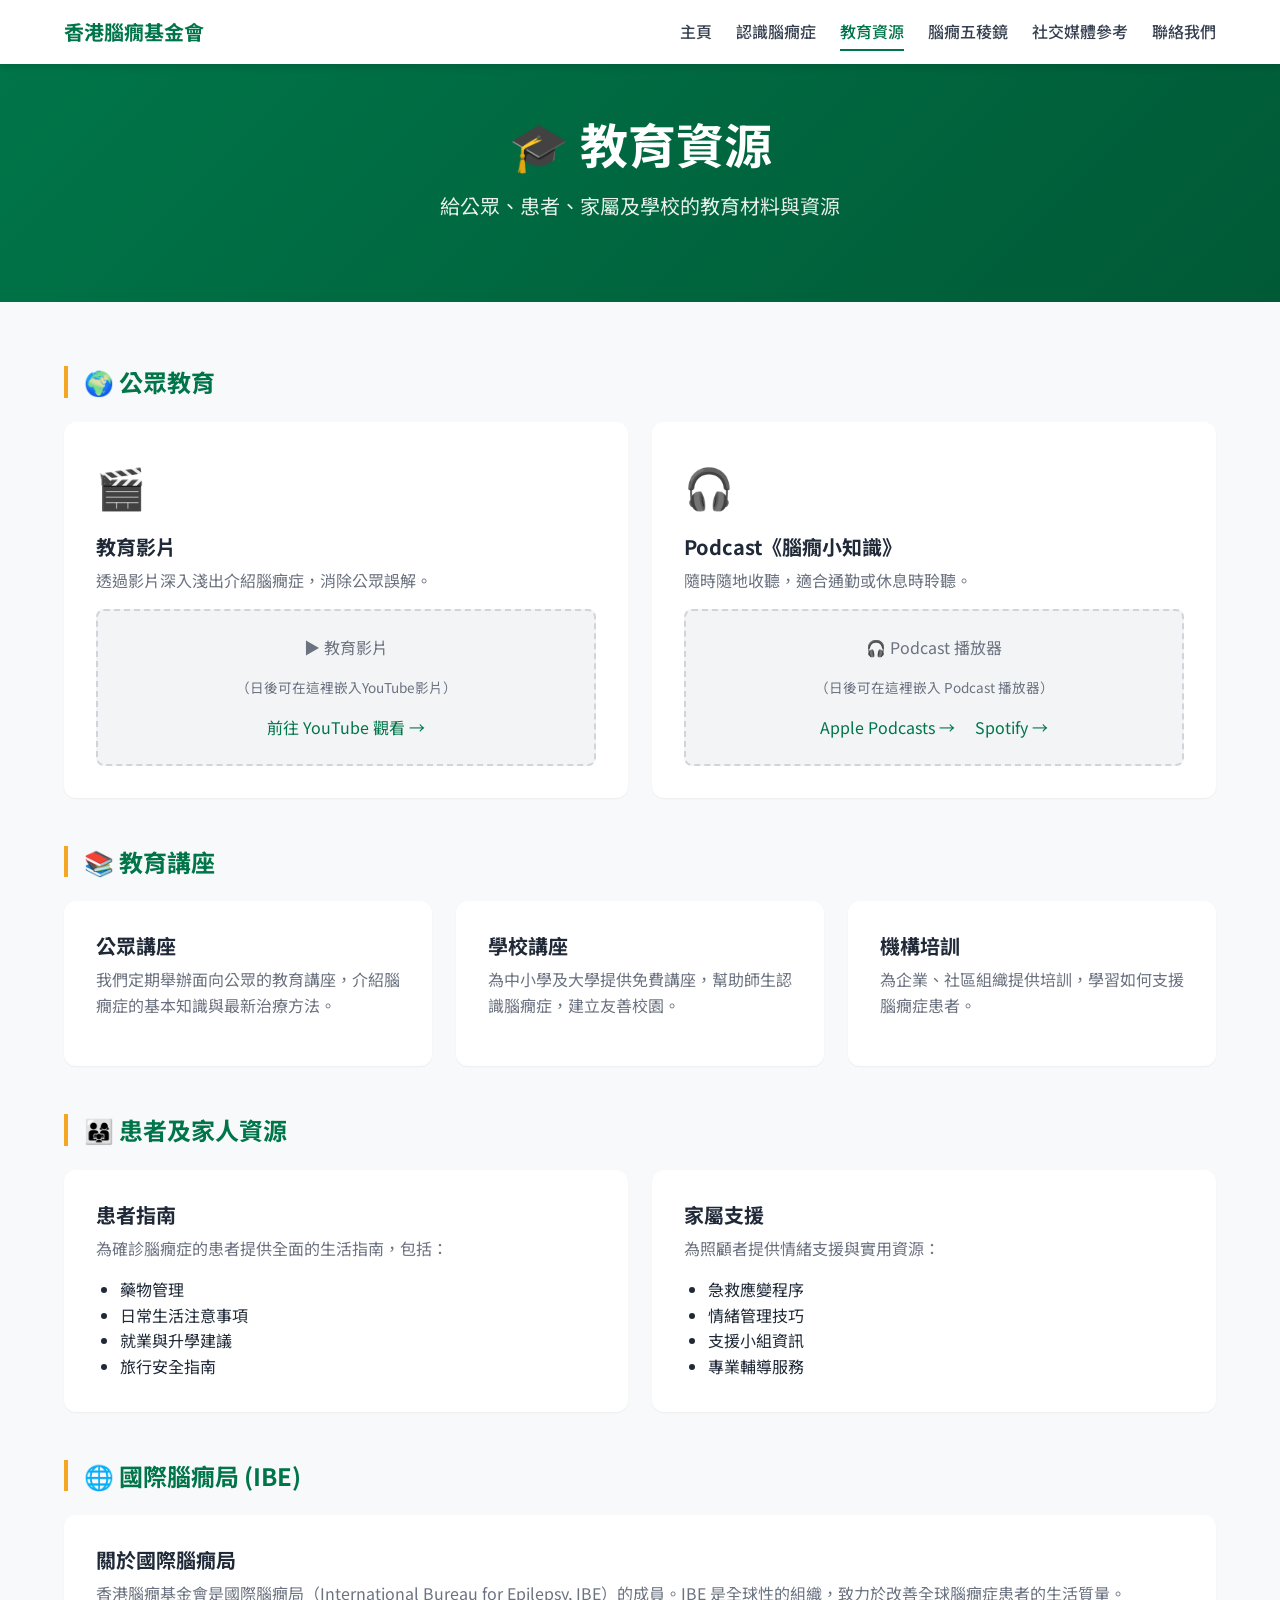
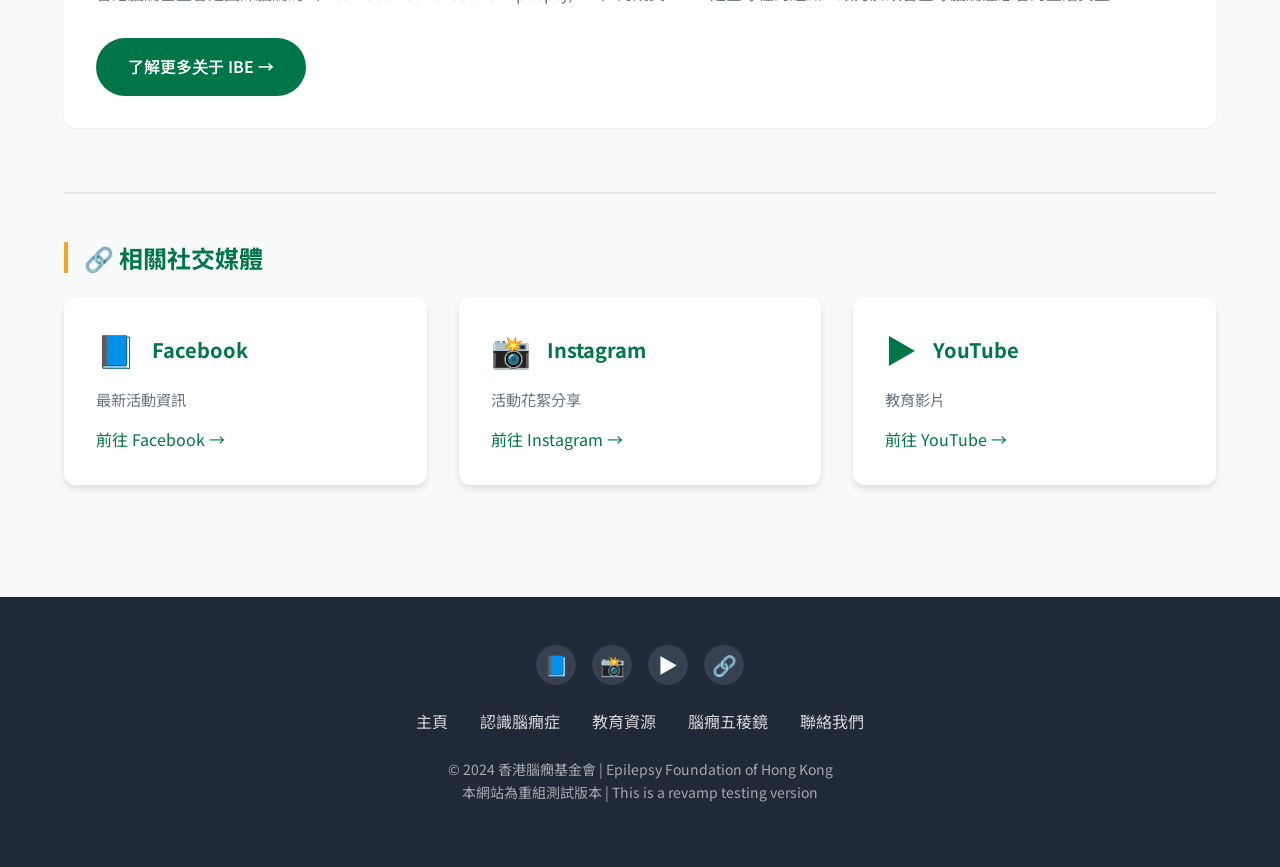
==== education.html @ f4cf13c7 "Add complete website structure with knowledge base, social media reference, and responsive design Pa" ====
<!DOCTYPE html>
<html lang="zh-HK">
<head>
    <meta charset="UTF-8">
    <meta name="viewport" content="width=device-width, initial-scale=1.0">
    <meta name="description" content="教育資源 - 香港腦癇基金會提供給公眾、患者及學校的教育材料與資源。">
    <title>教育資源 | 香港腦癇基金會</title>
    <link rel="preconnect" href="https://fonts.googleapis.com">
    <link rel="preconnect" href="https://fonts.gstatic.com" crossorigin>
    <link href="https://fonts.googleapis.com/css2?family=Noto+Sans+TC:wght@400;500;700&display=swap" rel="stylesheet">
    <link rel="stylesheet" href="css/style.css">
</head>
<body>
    <!-- Header -->
    <header class="site-header">
        <div class="header-inner">
            <a href="index.html" class="logo">
                <img src="images/EFHK-logo.gif" alt="香港腦癇基金會" onerror="this.style.display='none'">
                <span class="logo-text">香港腦癇基金會</span>
            </a>
            <button class="menu-toggle" aria-label="選單">☰</button>
            <nav class="main-nav">
                <ul>
                    <li><a href="index.html">主頁</a></li>
                    <li><a href="knowledge-base.html">認識腦癇症</a></li>
                    <li><a href="education.html" class="active">教育資源</a></li>
                    <li><a href="publications.html">腦癇五稜鏡</a></li>
                    <li><a href="social-media-reference.html">社交媒體參考</a></li>
                    <li><a href="contact.html">聯絡我們</a></li>
                </ul>
            </nav>
        </div>
    </header>

    <!-- Page Header -->
    <section class="hero" style="padding: var(--space-2xl) 0;">
        <div class="container">
            <h1>🎓 教育資源</h1>
            <p>給公眾、患者、家屬及學校的教育材料與資源</p>
        </div>
    </section>

    <!-- Main Content -->
    <section class="section">
        <div class="container">
            
            <!-- Public Education -->
            <div class="knowledge-section" id="public">
                <h3>🌍 公眾教育</h3>
                <div class="card-grid">
                    <div class="card">
                        <div class="card-icon">🎬</div>
                        <h4>教育影片</h4>
                        <p>透過影片深入淺出介紹腦癇症，消除公眾誤解。</p>
                        <div id="videos">
                            <div class="embed-placeholder">
                                <p>▶️ 教育影片</p>
                                <p style="font-size: 0.85rem;">（日後可在這裡嵌入YouTube影片）</p>
                                <a href="https://www.youtube.com/@epilepsyfoundationHK" target="_blank" rel="noopener">前往 YouTube 觀看 →</a>
                            </div>
                        </div>
                    </div>
                    <div class="card">
                        <div class="card-icon">🎧</div>
                        <h4>Podcast《腦癇小知識》</h4>
                        <p>隨時隨地收聽，適合通勤或休息時聆聽。</p>
                        <div id="podcast">
                            <div class="embed-placeholder">
                                <p>🎧 Podcast 播放器</p>
                                <p style="font-size: 0.85rem;">（日後可在這裡嵌入 Podcast 播放器）</p>
                                <a href="https://podcasts.apple.com/..." target="_blank" rel="noopener">Apple Podcasts →</a>
                                <a href="https://spotify.com/..." target="_blank" rel="noopener" style="margin-left: var(--space-md);">Spotify →</a>
                            </div>
                        </div>
                    </div>
                </div>
            </div>

            <!-- Education Lectures -->
            <div class="knowledge-section" id="lectures">
                <h3>📚 教育講座</h3>
                <div class="card-grid">
                    <div class="card">
                        <h4>公眾講座</h4>
                        <p>我們定期舉辦面向公眾的教育講座，介紹腦癇症的基本知識與最新治療方法。</p>
                    </div>
                    <div class="card">
                        <h4>學校講座</h4>
                        <p>為中小學及大學提供免費講座，幫助師生認識腦癇症，建立友善校園。</p>
                    </div>
                    <div class="card">
                        <h4>機構培訓</h4>
                        <p>為企業、社區組織提供培訓，學習如何支援腦癇症患者。</p>
                    </div>
                </div>
            </div>

            <!-- Patient & Family -->
            <div class="knowledge-section" id="patient-resources">
                <h3>👨‍👩‍👧 患者及家人資源</h3>
                <div class="card-grid">
                    <div class="card">
                        <h4>患者指南</h4>
                        <p>為確診腦癇症的患者提供全面的生活指南，包括：</p>
                        <ul style="list-style: disc; padding-left: var(--space-lg);">
                            <li>藥物管理</li>
                            <li>日常生活注意事項</li>
                            <li>就業與升學建議</li>
                            <li>旅行安全指南</li>
                        </ul>
                    </div>
                    <div class="card">
                        <h4>家屬支援</h4>
                        <p>為照顧者提供情緒支援與實用資源：</p>
                        <ul style="list-style: disc; padding-left: var(--space-lg);">
                            <li>急救應變程序</li>
                            <li>情緒管理技巧</li>
                            <li>支援小組資訊</li>
                            <li>專業輔導服務</li>
                        </ul>
                    </div>
                </div>
            </div>

            <!-- International Epilepsy Bureau -->
            <div class="knowledge-section" id="international">
                <h3>🌐 國際腦癇局 (IBE)</h3>
                <div class="card">
                    <h4>關於國際腦癇局</h4>
                    <p>香港腦癇基金會是國際腦癇局（International Bureau for Epilepsy, IBE）的成員。IBE 是全球性的組織，致力於改善全球腦癇症患者的生活質量。</p>
                    <a href="https://www.epilepsy.org/" target="_blank" rel="noopener" class="hero-cta" style="display: inline-block; margin-top: var(--space-md); background: var(--primary);">了解更多关于 IBE →</a>
                </div>
            </div>

            <!-- Social Media Reference -->
            <div class="knowledge-section" style="margin-top: var(--space-3xl); border-top: 2px solid var(--gray-200); padding-top: var(--space-2xl);">
                <h3>🔗 相關社交媒體</h3>
                <div class="social-ref-grid">
                    <div class="social-ref-card">
                        <h4><span class="social-icon">📘</span> Facebook</h4>
                        <p>最新活動資訊</p>
                        <a href="https://www.facebook.com/EFHK.org" target="_blank" rel="noopener">前往 Facebook →</a>
                    </div>
                    <div class="social-ref-card">
                        <h4><span class="social-icon">📸</span> Instagram</h4>
                        <p>活動花絮分享</p>
                        <a href="https://www.instagram.com/efhkorg/" target="_blank" rel="noopener">前往 Instagram →</a>
                    </div>
                    <div class="social-ref-card">
                        <h4><span class="social-icon">▶️</span> YouTube</h4>
                        <p>教育影片</p>
                        <a href="https://www.youtube.com/@epilepsyfoundationHK" target="_blank" rel="noopener">前往 YouTube →</a>
                    </div>
                </div>
            </div>

        </div>
    </section>

    <!-- Footer -->
    <footer class="site-footer">
        <div class="container">
            <div class="footer-social">
                <a href="https://www.facebook.com/EFHK.org" target="_blank" rel="noopener" title="Facebook">📘</a>
                <a href="https://www.instagram.com/efhkorg/" target="_blank" rel="noopener" title="Instagram">📸</a>
                <a href="https://www.youtube.com/@epilepsyfoundationHK" target="_blank" rel="noopener" title="YouTube">▶️</a>
                <a href="http://bit.ly/efhklink" target="_blank" rel="noopener" title="Website">🔗</a>
            </div>
            <div class="footer-links">
                <a href="index.html">主頁</a>
                <a href="knowledge-base.html">認識腦癇症</a>
                <a href="education.html">教育資源</a>
                <a href="publications.html">腦癇五稜鏡</a>
                <a href="contact.html">聯絡我們</a>
            </div>
            <p style="opacity: 0.6; font-size: 0.875rem;">
                © 2024 香港腦癇基金會 | Epilepsy Foundation of Hong Kong<br>
                本網站為重組測試版本 | This is a revamp testing version
            </p>
        </div>
    </footer>

    <script>
        document.querySelector('.menu-toggle')?.addEventListener('click', function() {
            document.querySelector('.main-nav').classList.toggle('active');
        });
    </script>
</body>
</html>
---- css/style.css ----
/* EFHK Website Revamp - Design System */
:root {
    /* Brand Colors */
    --primary: #007549;
    --primary-dark: #005a36;
    --primary-light: #00a066;
    --secondary: #f5a623;
    --secondary-dark: #d4891a;
    --accent: #e74c3c;
    --white: #ffffff;
    --off-white: #f8f9fa;
    --gray-100: #f3f4f6;
    --gray-200: #e5e7eb;
    --gray-300: #d1d5db;
    --gray-500: #6b7280;
    --gray-700: #374151;
    --gray-900: #1f2937;
    
    /* Typography */
    --font-primary: 'Noto Sans TC', -apple-system, BlinkMacSystemFont, "Segoe UI", Roboto, sans-serif;
    --font-heading: 'Noto Sans TC', -apple-system, BlinkMacSystemFont, "Segoe UI", Roboto, sans-serif;
    
    /* Spacing */
    --space-xs: 0.25rem;
    --space-sm: 0.5rem;
    --space-md: 1rem;
    --space-lg: 1.5rem;
    --space-xl: 2rem;
    --space-2xl: 3rem;
    --space-3xl: 4rem;
    
    /* Shadows */
    --shadow-sm: 0 1px 2px rgba(0,0,0,0.05);
    --shadow-md: 0 4px 6px rgba(0,0,0,0.1);
    --shadow-lg: 0 10px 15px rgba(0,0,0,0.1);
    --shadow-xl: 0 20px 25px rgba(0,0,0,0.1);
    
    /* Border Radius */
    --radius-sm: 4px;
    --radius-md: 8px;
    --radius-lg: 12px;
    --radius-xl: 16px;
    --radius-full: 9999px;
}

/* Reset & Base */
*, *::before, *::after {
    box-sizing: border-box;
    margin: 0;
    padding: 0;
}

html {
    scroll-behavior: smooth;
    font-size: 16px;
}

body {
    font-family: var(--font-primary);
    line-height: 1.6;
    color: var(--gray-900);
    background: var(--off-white);
}

/* Typography */
h1, h2, h3, h4, h5, h6 {
    font-family: var(--font-heading);
    font-weight: 700;
    line-height: 1.3;
    color: var(--gray-900);
}

h1 { font-size: 2.5rem; margin-bottom: var(--space-lg); }
h2 { font-size: 2rem; margin-bottom: var(--space-md); }
h3 { font-size: 1.5rem; margin-bottom: var(--space-sm); }
h4 { font-size: 1.25rem; margin-bottom: var(--space-sm); }

p { margin-bottom: var(--space-md); }

a {
    color: var(--primary);
    text-decoration: none;
    transition: color 0.2s;
}

a:hover {
    color: var(--primary-dark);
}

/* Container */
.container {
    max-width: 1200px;
    margin: 0 auto;
    padding: 0 var(--space-lg);
}

/* Header */
.site-header {
    background: var(--white);
    box-shadow: var(--shadow-md);
    position: sticky;
    top: 0;
    z-index: 1000;
}

.header-inner {
    display: flex;
    align-items: center;
    justify-content: space-between;
    padding: var(--space-md) var(--space-lg);
    max-width: 1200px;
    margin: 0 auto;
}

.logo {
    display: flex;
    align-items: center;
    gap: var(--space-sm);
}

.logo img {
    height: 50px;
    width: auto;
}

.logo-text {
    font-size: 1.25rem;
    font-weight: 700;
    color: var(--primary);
}

/* Navigation */
.main-nav ul {
    display: flex;
    gap: var(--space-lg);
    list-style: none;
}

.main-nav a {
    color: var(--gray-700);
    font-weight: 500;
    padding: var(--space-sm) 0;
    position: relative;
}

.main-nav a:hover,
.main-nav a.active {
    color: var(--primary);
}

.main-nav a::after {
    content: '';
    position: absolute;
    bottom: 0;
    left: 0;
    width: 0;
    height: 2px;
    background: var(--primary);
    transition: width 0.3s;
}

.main-nav a:hover::after,
.main-nav a.active::after {
    width: 100%;
}

/* Mobile Menu */
.menu-toggle {
    display: none;
    background: none;
    border: none;
    font-size: 1.5rem;
    cursor: pointer;
    padding: var(--space-sm);
}

/* Hero Section */
.hero {
    background: linear-gradient(135deg, var(--primary) 0%, var(--primary-dark) 100%);
    color: var(--white);
    padding: var(--space-3xl) 0;
    text-align: center;
}

.hero h1 {
    color: var(--white);
    font-size: 3rem;
    margin-bottom: var(--space-md);
}

.hero p {
    font-size: 1.25rem;
    opacity: 0.9;
    max-width: 600px;
    margin: 0 auto var(--space-xl);
}

.hero-cta {
    display: inline-block;
    background: var(--secondary);
    color: var(--white);
    padding: var(--space-md) var(--space-xl);
    border-radius: var(--radius-full);
    font-weight: 600;
    transition: transform 0.2s, box-shadow 0.2s;
}

.hero-cta:hover {
    transform: translateY(-2px);
    box-shadow: var(--shadow-lg);
    color: var(--white);
}

/* Section Styles */
.section {
    padding: var(--space-3xl) 0;
}

.section-alt {
    background: var(--white);
}

.section-header {
    text-align: center;
    margin-bottom: var(--space-2xl);
}

.section-header h2 {
    color: var(--primary);
}

.section-header p {
    color: var(--gray-500);
    max-width: 600px;
    margin: 0 auto;
}

/* Card Grid */
.card-grid {
    display: grid;
    grid-template-columns: repeat(auto-fit, minmax(280px, 1fr));
    gap: var(--space-lg);
}

.card {
    background: var(--white);
    border-radius: var(--radius-lg);
    padding: var(--space-xl);
    box-shadow: var(--shadow-sm);
    transition: transform 0.3s, box-shadow 0.3s;
}

.card:hover {
    transform: translateY(-4px);
    box-shadow: var(--shadow-lg);
}

.card-icon {
    font-size: 2.5rem;
    margin-bottom: var(--space-md);
}

.card h3 {
    color: var(--primary);
}

.card p {
    color: var(--gray-500);
}

/* Knowledge Base */
.knowledge-section {
    margin-bottom: var(--space-2xl);
}

.knowledge-section h3 {
    color: var(--primary);
    border-left: 4px solid var(--secondary);
    padding-left: var(--space-md);
    margin-bottom: var(--space-lg);
}

.knowledge-list {
    display: grid;
    grid-template-columns: repeat(auto-fit, minmax(250px, 1fr));
    gap: var(--space-md);
    list-style: none;
}

.knowledge-list li {
    background: var(--white);
    padding: var(--space-md);
    border-radius: var(--radius-md);
    box-shadow: var(--shadow-sm);
}

.knowledge-list a {
    display: flex;
    align-items: center;
    gap: var(--space-sm);
    font-weight: 500;
}

/* Social Media Reference Section */
.social-ref-grid {
    display: grid;
    grid-template-columns: repeat(auto-fit, minmax(300px, 1fr));
    gap: var(--space-xl);
}

.social-ref-card {
    background: var(--white);
    border-radius: var(--radius-lg);
    padding: var(--space-xl);
    box-shadow: var(--shadow-md);
}

.social-ref-card h4 {
    display: flex;
    align-items: center;
    gap: var(--space-md);
    color: var(--primary);
    margin-bottom: var(--space-md);
}

.social-ref-card .social-icon {
    font-size: 2rem;
}

.social-ref-card p {
    color: var(--gray-500);
    font-size: 0.95rem;
}

.embed-placeholder {
    background: var(--gray-100);
    border-radius: var(--radius-md);
    padding: var(--space-lg);
    text-align: center;
    color: var(--gray-500);
    margin-top: var(--space-md);
    border: 2px dashed var(--gray-300);
}

/* Footer */
.site-footer {
    background: var(--gray-900);
    color: var(--white);
    padding: var(--space-2xl) 0;
    text-align: center;
}

.footer-links {
    display: flex;
    justify-content: center;
    gap: var(--space-xl);
    margin-bottom: var(--space-lg);
    flex-wrap: wrap;
}

.footer-links a {
    color: var(--white);
    opacity: 0.8;
}

.footer-links a:hover {
    opacity: 1;
}

.footer-social {
    display: flex;
    justify-content: center;
    gap: var(--space-md);
    margin-bottom: var(--space-lg);
}

.footer-social a {
    display: flex;
    align-items: center;
    justify-content: center;
    width: 40px;
    height: 40px;
    background: var(--gray-700);
    border-radius: var(--radius-full);
    font-size: 1.25rem;
    color: var(--white);
    transition: background 0.3s;
}

.footer-social a:hover {
    background: var(--primary);
}

/* Responsive */
@media (max-width: 768px) {
    .menu-toggle {
        display: block;
    }
    
    .main-nav {
        display: none;
        position: absolute;
        top: 100%;
        left: 0;
        right: 0;
        background: var(--white);
        box-shadow: var(--shadow-lg);
        padding: var(--space-lg);
    }
    
    .main-nav.active {
        display: block;
    }
    
    .main-nav ul {
        flex-direction: column;
        gap: var(--space-md);
    }
    
    .hero h1 {
        font-size: 2rem;
    }
    
    .hero {
        padding: var(--space-2xl) 0;
    }
    
    h1 { font-size: 2rem; }
    h2 { font-size: 1.5rem; }
    
    .header-inner {
        flex-wrap: wrap;
    }
}

/* Utilities */
.text-center { text-align: center; }
.mt-xl { margin-top: var(--space-xl); }
.mb-xl { margin-bottom: var(--space-xl); }
.bg-primary { background: var(--primary); color: var(--white); }
.text-primary { color: var(--primary); }
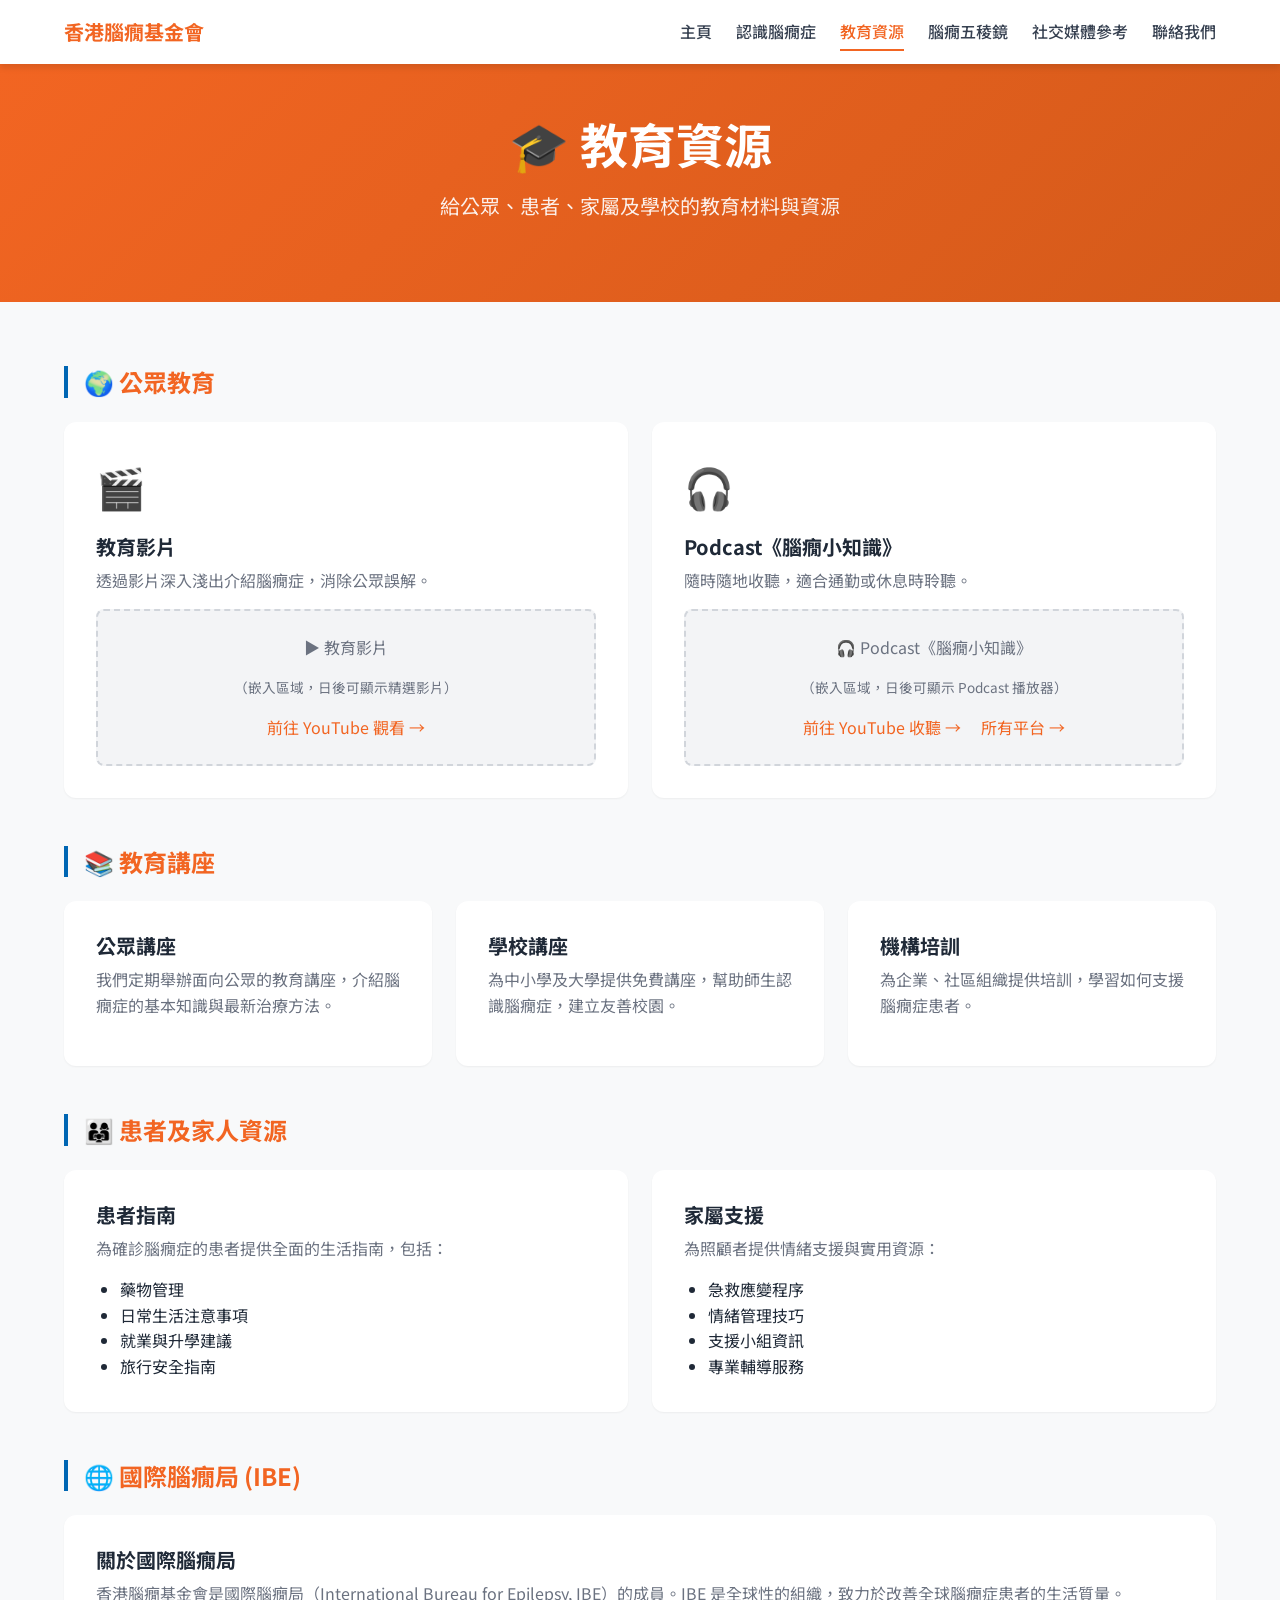
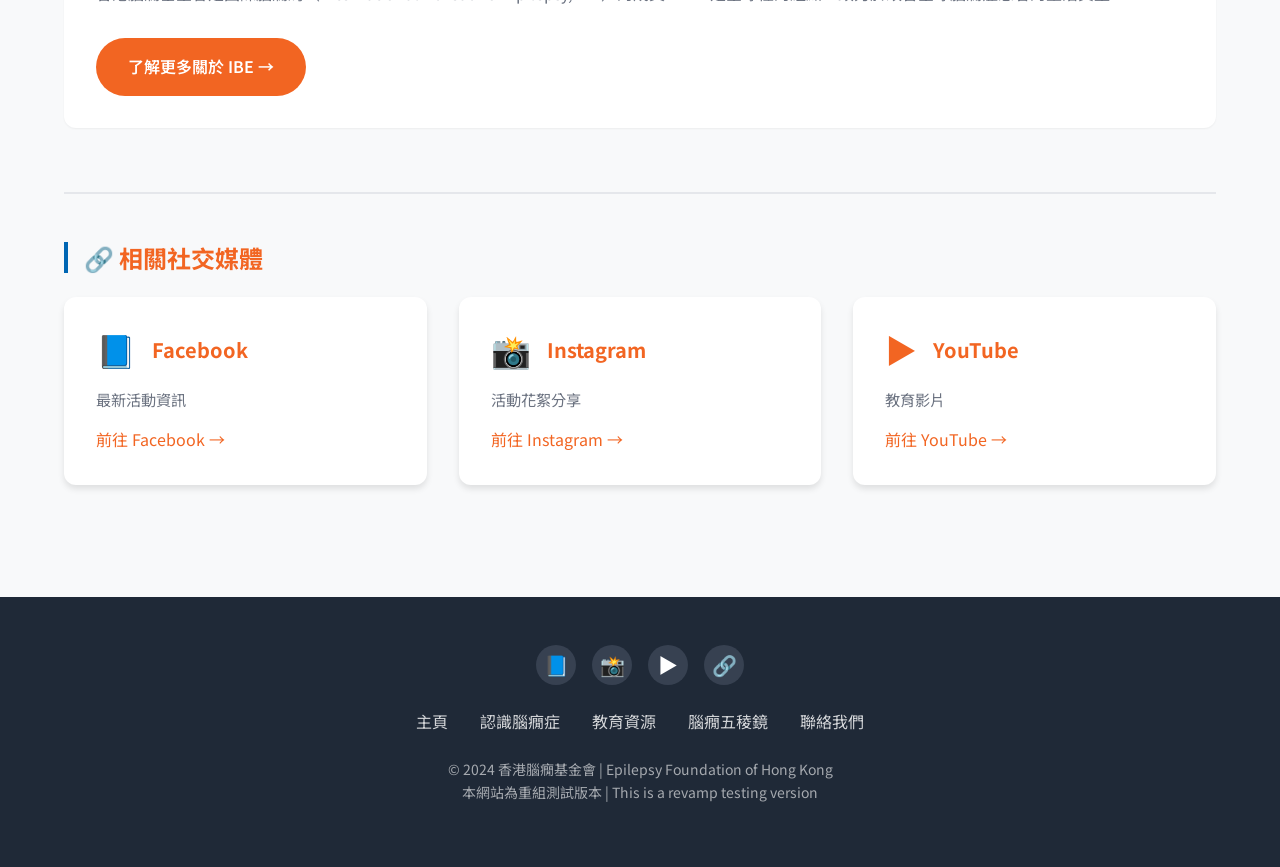
==== commit db2446c5: "Website improvements: brand color, donation section, podcast links, embed placeholders - Change bran" ====
--- a/education.html
+++ b/education.html
@@ -55,7 +55,7 @@
                         <div id="videos">
                             <div class="embed-placeholder">
                                 <p>▶️ 教育影片</p>
-                                <p style="font-size: 0.85rem;">（日後可在這裡嵌入YouTube影片）</p>
+                                <p style="font-size: 0.85rem;">（嵌入區域，日後可顯示精選影片）</p>
                                 <a href="https://www.youtube.com/@epilepsyfoundationHK" target="_blank" rel="noopener">前往 YouTube 觀看 →</a>
                             </div>
                         </div>
@@ -66,10 +66,10 @@
                         <p>隨時隨地收聽，適合通勤或休息時聆聽。</p>
                         <div id="podcast">
                             <div class="embed-placeholder">
-                                <p>🎧 Podcast 播放器</p>
-                                <p style="font-size: 0.85rem;">（日後可在這裡嵌入 Podcast 播放器）</p>
-                                <a href="https://podcasts.apple.com/..." target="_blank" rel="noopener">Apple Podcasts →</a>
-                                <a href="https://spotify.com/..." target="_blank" rel="noopener" style="margin-left: var(--space-md);">Spotify →</a>
+                                <p>🎧 Podcast《腦癇小知識》</p>
+                                <p style="font-size: 0.85rem;">（嵌入區域，日後可顯示 Podcast 播放器）</p>
+                                <a href="https://www.youtube.com/@epilepsyfoundationHK" target="_blank" rel="noopener">前往 YouTube 收聽 →</a>
+                                <a href="http://bit.ly/efhklink" target="_blank" rel="noopener" style="margin-left: var(--space-md);">所有平台 →</a>
                             </div>
                         </div>
                     </div>
@@ -128,7 +128,7 @@
                 <div class="card">
                     <h4>關於國際腦癇局</h4>
                     <p>香港腦癇基金會是國際腦癇局（International Bureau for Epilepsy, IBE）的成員。IBE 是全球性的組織，致力於改善全球腦癇症患者的生活質量。</p>
-                    <a href="https://www.epilepsy.org/" target="_blank" rel="noopener" class="hero-cta" style="display: inline-block; margin-top: var(--space-md); background: var(--primary);">了解更多关于 IBE →</a>
+                    <a href="https://www.epilepsy.org/" target="_blank" rel="noopener" class="hero-cta" style="display: inline-block; margin-top: var(--space-md); background: var(--primary);">了解更多關於 IBE →</a>
                 </div>
             </div>
 
--- a/css/style.css
+++ b/css/style.css
@@ -1,11 +1,11 @@
 /* EFHK Website Revamp - Design System */
 :root {
-    /* Brand Colors */
-    --primary: #007549;
-    --primary-dark: #005a36;
-    --primary-light: #00a066;
-    --secondary: #f5a623;
-    --secondary-dark: #d4891a;
+    /* Brand Colors - Vibrant Orange (#F26522) */
+    --primary: #F26522;
+    --primary-dark: #d45a1a;
+    --primary-light: #ff7a3d;
+    --secondary: #0066b3;
+    --secondary-dark: #004c82;
     --accent: #e74c3c;
     --white: #ffffff;
     --off-white: #f8f9fa;
@@ -433,6 +433,122 @@
     }
 }
 
+/* Donation Section */
+.donation-section {
+    background: linear-gradient(135deg, var(--primary) 0%, var(--primary-dark) 100%);
+    color: var(--white);
+    padding: var(--space-3xl) 0;
+}
+
+.donation-section .donation-header {
+    text-align: center;
+    margin-bottom: var(--space-2xl);
+}
+
+.donation-section .donation-header h2 {
+    color: var(--white);
+    font-size: 2.5rem;
+    margin-bottom: var(--space-md);
+}
+
+.donation-section .donation-header p {
+    color: var(--white);
+    opacity: 0.9;
+    max-width: 700px;
+    margin: 0 auto;
+    font-size: 1.1rem;
+}
+
+.donation-content {
+    display: grid;
+    grid-template-columns: 1fr 1fr;
+    gap: var(--space-2xl);
+    margin-bottom: var(--space-2xl);
+}
+
+@media (max-width: 768px) {
+    .donation-content {
+        grid-template-columns: 1fr;
+    }
+}
+
+.donation-intro {
+    background: rgba(255,255,255,0.1);
+    padding: var(--space-xl);
+    border-radius: var(--radius-lg);
+}
+
+.donation-intro p {
+    color: var(--white);
+    opacity: 0.95;
+    margin-bottom: var(--space-md);
+}
+
+.donation-intro a {
+    color: var(--secondary);
+    text-decoration: underline;
+}
+
+.donation-note {
+    background: rgba(255,255,255,0.15);
+    padding: var(--space-md);
+    border-radius: var(--radius-md);
+    font-weight: 600;
+    margin-top: var(--space-lg) !important;
+    border-left: 4px solid var(--secondary);
+}
+
+.donation-methods {
+    display: flex;
+    flex-direction: column;
+    gap: var(--space-lg);
+}
+
+.donation-method {
+    background: rgba(255,255,255,0.1);
+    padding: var(--space-lg);
+    border-radius: var(--radius-lg);
+}
+
+.donation-method h3 {
+    color: var(--white);
+    margin-bottom: var(--space-md);
+    font-size: 1.2rem;
+}
+
+.donation-method p {
+    color: var(--white);
+    opacity: 0.9;
+    margin-bottom: var(--space-sm);
+}
+
+.donation-method a {
+    color: var(--secondary);
+    text-decoration: underline;
+}
+
+.account-name {
+    margin-top: var(--space-md);
+    padding-top: var(--space-md);
+    border-top: 1px solid rgba(255,255,255,0.2);
+    font-style: italic;
+}
+
+.donation-cta {
+    text-align: center;
+}
+
+.donation-cta .hero-cta {
+    background: var(--secondary) !important;
+    color: var(--white);
+    font-weight: 700;
+}
+
+.donation-cta .hero-cta:hover {
+    background: var(--secondary-dark) !important;
+    transform: translateY(-2px);
+}
+
 /* Utilities */
 .text-center { text-align: center; }
 .mt-xl { margin-top: var(--space-xl); }
